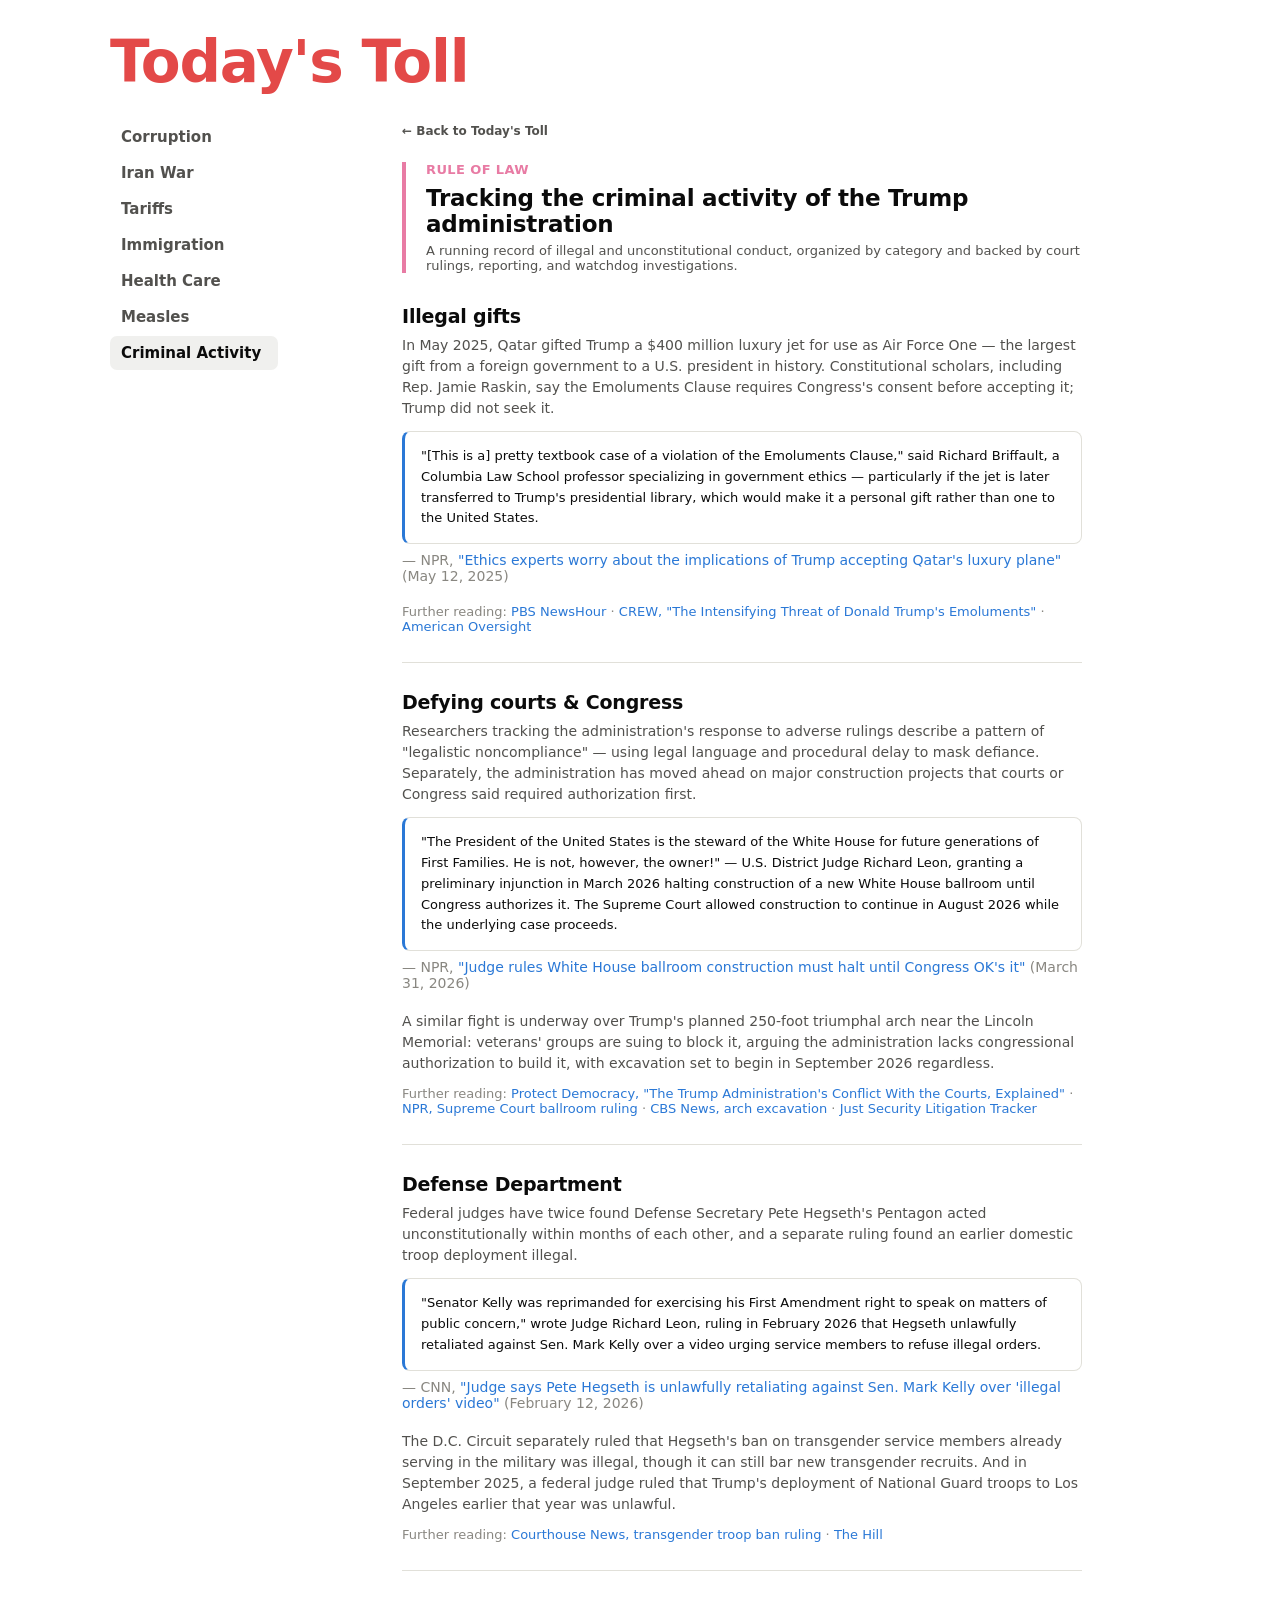
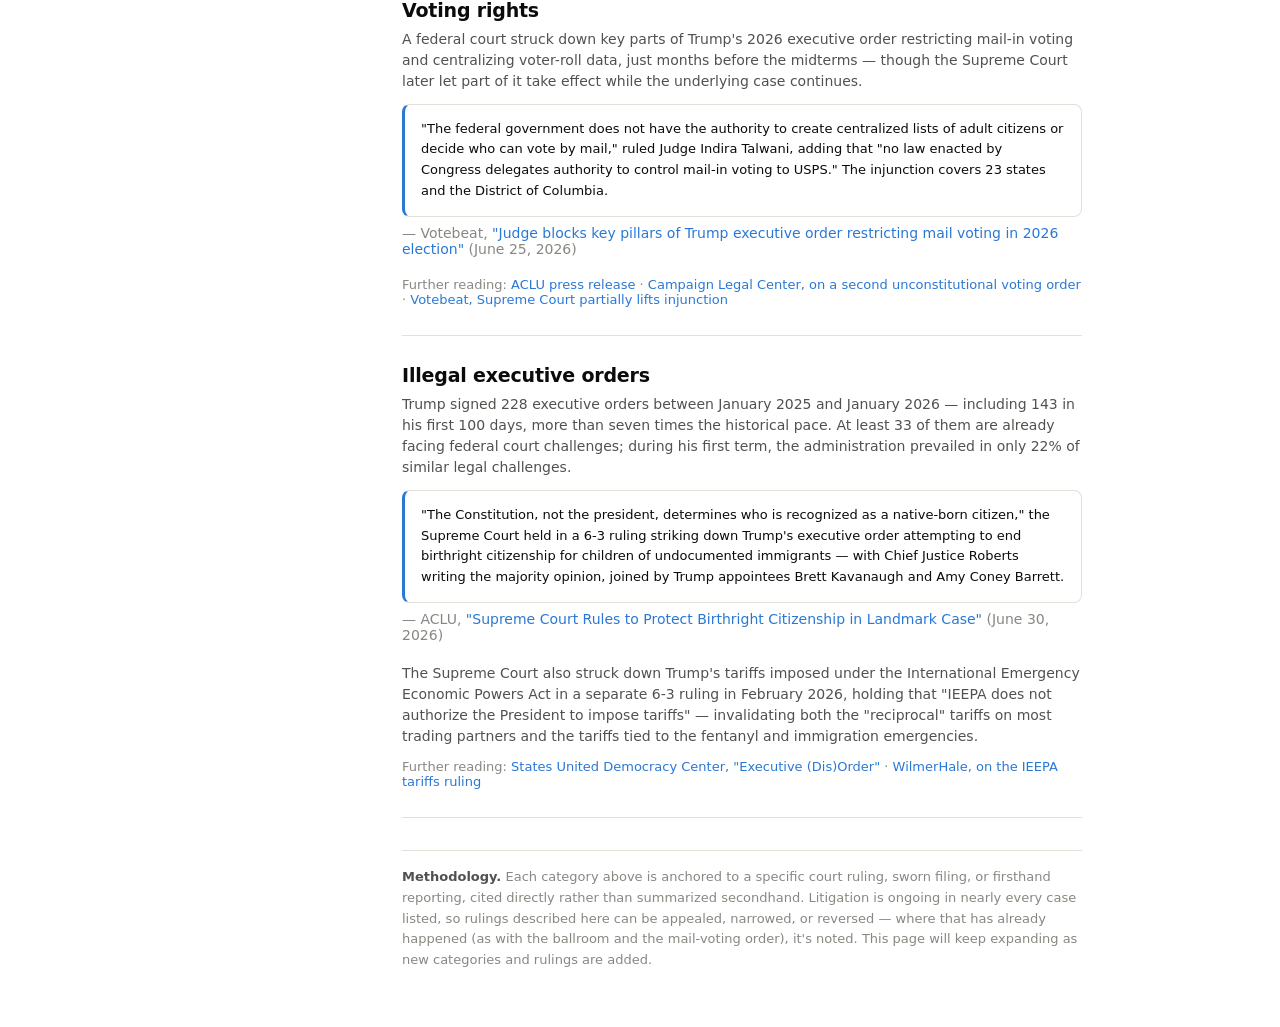
==== criminal-activity.html @ 9c8bad54 "Add files via upload" ====
<!DOCTYPE html>
<html lang="en">
<head>
<meta charset="UTF-8">
<meta name="viewport" content="width=device-width, initial-scale=1.0">
<title>Criminal Activity — Today's Toll</title>
<link rel="stylesheet" href="style.css">
</head>
<body>

<header class="site-header">
  <p class="site-title"><a href="index.html">Today's Toll</a></p>
</header>

<div class="layout">
  <details class="mobile-menu">
    <summary>Menu</summary>
    <ul>
      <li><a href="trump-family.html">Corruption</a></li>
      <li><a href="iran-war.html">Iran War</a></li>
      <li><a href="tariffs.html">Tariffs</a></li>
      <li><a href="ice.html">Immigration</a></li>
      <li><a href="health-care.html">Health Care</a></li>
      <li><a href="measles.html">Measles</a></li>
      <li><a href="criminal-activity.html">Criminal Activity</a></li>
    </ul>
  </details>

  <nav class="sidebar">
    <ul>
      <li><a href="trump-family.html">Corruption</a></li>
      <li><a href="iran-war.html">Iran War</a></li>
      <li><a href="tariffs.html">Tariffs</a></li>
      <li><a href="ice.html">Immigration</a></li>
      <li><a href="health-care.html">Health Care</a></li>
      <li><a href="measles.html">Measles</a></li>
      <li><a href="criminal-activity.html" class="active">Criminal Activity</a></li>
    </ul>
  </nav>

  <main class="content">
    <div class="wrap-narrow">
      <a class="back-link" href="index.html">&larr; Back to Today's Toll</a>

      <div class="detail-header" style="--accent: var(--series-magenta)">
        <p class="detail-eyebrow">Rule of law</p>
        <h1>Tracking the criminal activity of the Trump administration</h1>
        <p class="detail-total">A running record of illegal and unconstitutional conduct, organized by category and backed by court rulings, reporting, and watchdog investigations.</p>
      </div>

      <div class="subcategory">
        <p class="subcategory-title">Illegal gifts</p>
        <p class="subcategory-dek">In May 2025, Qatar gifted Trump a $400 million luxury jet for use as Air Force One &mdash; the largest gift from a foreign government to a U.S. president in history. Constitutional scholars, including Rep. Jamie Raskin, say the Emoluments Clause requires Congress's consent before accepting it; Trump did not seek it.</p>
        <p class="quote-block">"[This is a] pretty textbook case of a violation of the Emoluments Clause," said Richard Briffault, a Columbia Law School professor specializing in government ethics &mdash; particularly if the jet is later transferred to Trump's presidential library, which would make it a personal gift rather than one to the United States.</p>
        <p class="quote-cite">&mdash; NPR, <a href="https://www.npr.org/2025/05/12/nx-s1-5395696/qatar-trump-plane-gift-ethics" target="_blank" rel="noopener">"Ethics experts worry about the implications of Trump accepting Qatar's luxury plane"</a> (May 12, 2025)</p>
        <p class="subcategory-links">Further reading: <a href="https://www.pbs.org/newshour/show/qatar-gifting-trump-400m-luxury-jet-raises-ethical-and-legal-concerns" target="_blank" rel="noopener">PBS NewsHour</a> &middot; <a href="https://www.citizensforethics.org/reports-investigations/crew-reports/the-intensifying-threat-of-donald-trumps-emoluments/" target="_blank" rel="noopener">CREW, "The Intensifying Threat of Donald Trump's Emoluments"</a> &middot; <a href="https://americanoversight.org/doj-sued-for-withholding-legal-memo-on-trump-administrations-400-million-jet-gifted-by-qatar/" target="_blank" rel="noopener">American Oversight</a></p>
      </div>

      <div class="subcategory">
        <p class="subcategory-title">Defying courts &amp; Congress</p>
        <p class="subcategory-dek">Researchers tracking the administration's response to adverse rulings describe a pattern of "legalistic noncompliance" &mdash; using legal language and procedural delay to mask defiance. Separately, the administration has moved ahead on major construction projects that courts or Congress said required authorization first.</p>
        <p class="quote-block">"The President of the United States is the steward of the White House for future generations of First Families. He is not, however, the owner!" &mdash; U.S. District Judge Richard Leon, granting a preliminary injunction in March 2026 halting construction of a new White House ballroom until Congress authorizes it. The Supreme Court allowed construction to continue in August 2026 while the underlying case proceeds.</p>
        <p class="quote-cite">&mdash; NPR, <a href="https://www.npr.org/2026/03/31/nx-s1-5768446/judge-rules-white-house-ballroom-construction-must-halt-until-congress-oks-it" target="_blank" rel="noopener">"Judge rules White House ballroom construction must halt until Congress OK's it"</a> (March 31, 2026)</p>
        <p class="subcategory-dek">A similar fight is underway over Trump's planned 250-foot triumphal arch near the Lincoln Memorial: veterans' groups are suing to block it, arguing the administration lacks congressional authorization to build it, with excavation set to begin in September 2026 regardless.</p>
        <p class="subcategory-links">Further reading: <a href="https://protectdemocracy.org/work/the-trump-administrations-conflict-with-the-courts-explained/" target="_blank" rel="noopener">Protect Democracy, "The Trump Administration's Conflict With the Courts, Explained"</a> &middot; <a href="https://www.npr.org/2026/08/21/nx-s1-5935417/supreme-court-allows-trumps-ballroom-construction-to-continue-for-now" target="_blank" rel="noopener">NPR, Supreme Court ballroom ruling</a> &middot; <a href="https://www.cbsnews.com/news/trump-triumphal-arch-washington-dc-excavation-burgum/" target="_blank" rel="noopener">CBS News, arch excavation</a> &middot; <a href="https://www.justsecurity.org/107087/tracker-litigation-legal-challenges-trump-administration/" target="_blank" rel="noopener">Just Security Litigation Tracker</a></p>
      </div>

      <div class="subcategory">
        <p class="subcategory-title">Defense Department</p>
        <p class="subcategory-dek">Federal judges have twice found Defense Secretary Pete Hegseth's Pentagon acted unconstitutionally within months of each other, and a separate ruling found an earlier domestic troop deployment illegal.</p>
        <p class="quote-block">"Senator Kelly was reprimanded for exercising his First Amendment right to speak on matters of public concern," wrote Judge Richard Leon, ruling in February 2026 that Hegseth unlawfully retaliated against Sen. Mark Kelly over a video urging service members to refuse illegal orders.</p>
        <p class="quote-cite">&mdash; CNN, <a href="https://www.cnn.com/2026/02/12/politics/mark-kelly-pentagon-lawsuit-ruling" target="_blank" rel="noopener">"Judge says Pete Hegseth is unlawfully retaliating against Sen. Mark Kelly over 'illegal orders' video"</a> (February 12, 2026)</p>
        <p class="subcategory-dek">The D.C. Circuit separately ruled that Hegseth's ban on transgender service members already serving in the military was illegal, though it can still bar new transgender recruits. And in September 2025, a federal judge ruled that Trump's deployment of National Guard troops to Los Angeles earlier that year was unlawful.</p>
        <p class="subcategory-links">Further reading: <a href="https://courthousenews.com/dc-circuit-rules-pentagon-policy-banning-transgender-soldiers-unconstitutional/" target="_blank" rel="noopener">Courthouse News, transgender troop ban ruling</a> &middot; <a href="https://thehill.com/policy/defense/5904405-transgender-troop-ban-court-hegseth/" target="_blank" rel="noopener">The Hill</a></p>
      </div>

      <div class="subcategory">
        <p class="subcategory-title">Voting rights</p>
        <p class="subcategory-dek">A federal court struck down key parts of Trump's 2026 executive order restricting mail-in voting and centralizing voter-roll data, just months before the midterms &mdash; though the Supreme Court later let part of it take effect while the underlying case continues.</p>
        <p class="quote-block">"The federal government does not have the authority to create centralized lists of adult citizens or decide who can vote by mail," ruled Judge Indira Talwani, adding that "no law enacted by Congress delegates authority to control mail-in voting to USPS." The injunction covers 23 states and the District of Columbia.</p>
        <p class="quote-cite">&mdash; Votebeat, <a href="https://www.votebeat.org/national/2026/06/25/trump-election-overhaul-mail-voting-executive-order-blocked-talwani-usps-dhs/" target="_blank" rel="noopener">"Judge blocks key pillars of Trump executive order restricting mail voting in 2026 election"</a> (June 25, 2026)</p>
        <p class="subcategory-links">Further reading: <a href="https://www.aclu.org/press-releases/voting-rights-groups-applaud-ruling-declaring-2026-executive-order-interference-with-voter-rolls-and-mail-in-ballots-unconstitutional-and-unlawful" target="_blank" rel="noopener">ACLU press release</a> &middot; <a href="https://campaignlegal.org/update/campaign-legal-center-sues-trump-administration-over-another-unconstitutional-voting" target="_blank" rel="noopener">Campaign Legal Center, on a second unconstitutional voting order</a> &middot; <a href="https://www.votebeat.org/national/2026/08/24/supreme-court-lifts-stay-trump-executive-order-on-elections-mail-ballot-restrictions/" target="_blank" rel="noopener">Votebeat, Supreme Court partially lifts injunction</a></p>
      </div>

      <div class="subcategory">
        <p class="subcategory-title">Illegal executive orders</p>
        <p class="subcategory-dek">Trump signed 228 executive orders between January 2025 and January 2026 &mdash; including 143 in his first 100 days, more than seven times the historical pace. At least 33 of them are already facing federal court challenges; during his first term, the administration prevailed in only 22% of similar legal challenges.</p>
        <p class="quote-block">"The Constitution, not the president, determines who is recognized as a native-born citizen," the Supreme Court held in a 6-3 ruling striking down Trump's executive order attempting to end birthright citizenship for children of undocumented immigrants &mdash; with Chief Justice Roberts writing the majority opinion, joined by Trump appointees Brett Kavanaugh and Amy Coney Barrett.</p>
        <p class="quote-cite">&mdash; ACLU, <a href="https://www.aclu.org/news/immigrants-rights/supreme-court-rules-to-protect-birthright-citizenship-in-landmark-case" target="_blank" rel="noopener">"Supreme Court Rules to Protect Birthright Citizenship in Landmark Case"</a> (June 30, 2026)</p>
        <p class="subcategory-dek">The Supreme Court also struck down Trump's tariffs imposed under the International Emergency Economic Powers Act in a separate 6-3 ruling in February 2026, holding that "IEEPA does not authorize the President to impose tariffs" &mdash; invalidating both the "reciprocal" tariffs on most trading partners and the tariffs tied to the fentanyl and immigration emergencies.</p>
        <p class="subcategory-links">Further reading: <a href="https://statesunited.org/resources/executive-order-report/" target="_blank" rel="noopener">States United Democracy Center, "Executive (Dis)Order"</a> &middot; <a href="https://www.wilmerhale.com/en/insights/client-alerts/20260220-supreme-court-strikes-down-ieepa-tariffs-what-now" target="_blank" rel="noopener">WilmerHale, on the IEEPA tariffs ruling</a></p>
      </div>

      <div class="methodology">
        <strong>Methodology.</strong> Each category above is anchored to a specific court ruling, sworn filing, or firsthand reporting, cited directly rather than summarized secondhand. Litigation is ongoing in nearly every case listed, so rulings described here can be appealed, narrowed, or reversed &mdash; where that has already happened (as with the ballroom and the mail-voting order), it's noted. This page will keep expanding as new categories and rulings are added.
      </div>
    </div>
  </main>
</div>

</body>
</html>
---- style.css ----
:root {
  color-scheme: light;
  --surface-1:      #ffffff;
  --page-plane:     #ffffff;
  --text-primary:   #0b0b0b;
  --text-secondary: #52514e;
  --text-muted:     #898781;
  --gridline:       #e1e0d9;
  --border:         rgba(11,11,11,0.12);
  --series-blue:    #2a78d6;
  --series-orange:  #eb6834;
  --series-aqua:    #1baf7a;
  --series-yellow:  #eda100;
  --series-red:     #e34948;
  --series-violet:  #4a3aa7;
  --series-magenta: #e87ba4;
}

* { box-sizing: border-box; }

html, body {
  margin: 0;
  font-family: system-ui, -apple-system, "Segoe UI", sans-serif;
  background: var(--page-plane);
  color: var(--text-primary);
}

body {
  min-height: 100vh;
}

.wrap { max-width: 880px; margin: 0 auto; }
.wrap-narrow { max-width: 680px; margin: 0 auto; }

/* ---------- Site header ---------- */
.site-header {
  max-width: 1100px;
  margin: 0 auto;
  padding: 28px 20px 0;
}
.site-title {
  font-size: 58px;
  font-weight: 800;
  letter-spacing: -0.02em;
  margin: 0;
  color: var(--series-red);
}
.site-title a {
  color: inherit;
  text-decoration: none;
}

/* ---------- Sidebar + content layout ---------- */
.layout {
  max-width: 1100px;
  margin: 0 auto;
  padding: 24px 20px 56px;
  display: flex;
  gap: 36px;
  align-items: flex-start;
}
.sidebar {
  flex: 0 0 168px;
  position: sticky;
  top: 24px;
}
.sidebar ul {
  list-style: none;
  margin: 0;
  padding: 0;
  display: flex;
  flex-direction: column;
  gap: 2px;
}
.sidebar a {
  display: block;
  padding: 8px 11px;
  border-radius: 7px;
  font-size: 15px;
  font-weight: 600;
  color: var(--text-secondary);
  text-decoration: none;
}
.sidebar a:hover { background: #f4f4f2; color: var(--text-primary); }
.sidebar a.active { background: #f0f0ee; color: var(--text-primary); }

.content { flex: 1 1 auto; min-width: 0; }

.mobile-menu { display: none; }
@media (max-width: 760px) {
  .sidebar { display: none; }
  .layout { display: block; }
  .mobile-menu {
    display: block;
    margin-bottom: 24px;
  }
  .mobile-menu summary {
    cursor: pointer;
    font-weight: 700;
    font-size: 15px;
    padding: 10px 14px;
    border: 1px solid var(--border);
    border-radius: 8px;
    list-style: none;
  }
  .mobile-menu summary::-webkit-details-marker { display: none; }
  .mobile-menu summary::before {
    content: "\2630  ";
  }
  .mobile-menu[open] summary { border-radius: 8px 8px 0 0; }
  .mobile-menu ul {
    list-style: none;
    margin: 0;
    padding: 6px;
    border: 1px solid var(--border);
    border-top: none;
    border-radius: 0 0 8px 8px;
  }
  .mobile-menu li a {
    display: block;
    padding: 8px 11px;
    font-size: 15px;
    font-weight: 600;
    color: var(--text-secondary);
    text-decoration: none;
    border-radius: 6px;
  }
  .mobile-menu li a:hover { background: #f4f4f2; }
}

/* ---------- Masthead (homepage) ---------- */
.masthead { margin-bottom: 28px; }
.masthead h1 {
  font-size: 20px;
  font-weight: 600;
  margin: 0 0 6px;
  letter-spacing: -0.01em;
}
.masthead p {
  margin: 0;
  color: var(--text-secondary);
  font-size: 15px;
  line-height: 1.5;
}
.asof {
  display: inline-block;
  margin-top: 10px;
  font-size: 13px;
  color: var(--text-muted);
  border: 1px solid var(--border);
  border-radius: 999px;
  padding: 4px 10px;
}

/* ---------- Tile grid ---------- */
.grid {
  display: grid;
  grid-template-columns: repeat(auto-fit, minmax(240px, 1fr));
  column-gap: 14px;
  row-gap: 56px;
}

a.tile {
  display: flex;
  flex-direction: column;
  min-height: 380px;
  text-decoration: none;
  color: inherit;
  background: var(--surface-1);
  border: 1px solid var(--border);
  border-radius: 16px;
  padding: 26px 26px 24px;
  position: relative;
  overflow: hidden;
  transition: box-shadow 0.15s ease, transform 0.15s ease;
}
.tile-top { flex: 1 1 auto; }
.tile-footer { margin-top: auto; }
a.tile:hover {
  box-shadow: 0 4px 16px rgba(11,11,11,0.08);
  transform: translateY(-1px);
}
a.tile::before {
  content: "";
  position: absolute;
  left: 0; top: 0; bottom: 0;
  width: 4px;
  background: var(--accent, var(--series-blue));
}

.tile-label {
  font-size: 14px;
  color: var(--text-secondary);
  margin: 0 0 12px;
  line-height: 1.4;
}

.tile-value {
  font-size: 42px;
  font-weight: 600;
  line-height: 1.1;
  margin: 0 0 6px;
  letter-spacing: -0.02em;
  font-variant-numeric: proportional-nums;
}

.tile-value-secondary {
  font-size: 32px;
  font-weight: 600;
  line-height: 1.1;
  margin: 0 0 6px;
  letter-spacing: -0.02em;
  font-variant-numeric: proportional-nums;
}

.tile-value-sub {
  font-size: 17px;
  font-weight: 600;
  color: var(--text-secondary);
  margin: 10px 0 0;
}

.tile-list {
  list-style: none;
  margin: 0;
  padding: 0;
}
.tile-list li {
  font-size: 14px;
  color: var(--text-primary);
  padding: 7px 0;
  border-top: 1px solid var(--gridline);
}
.tile-list li:first-child { border-top: none; }

.tile-total-block {
  margin: 16px 0 0;
  padding-top: 14px;
  border-top: 1px solid var(--gridline);
}
.tile-total-label {
  font-size: 13px;
  color: var(--text-muted);
  margin: 0;
  line-height: 1.4;
}
.tile-total-value {
  font-size: 25px;
  font-weight: 700;
  color: var(--text-primary);
  margin: 2px 0;
  letter-spacing: -0.01em;
  font-variant-numeric: proportional-nums;
}

.tile-cta {
  display: inline-flex;
  align-items: center;
  gap: 4px;
  font-size: 12px;
  font-weight: 600;
  color: var(--series-blue);
  margin-top: 0;
}

.tile-source {
  display: block;
  font-size: 13px;
  color: var(--text-muted);
  margin-top: 8px;
}

.footer {
  margin-top: 28px;
  padding-top: 18px;
  border-top: 1px solid var(--gridline);
  font-size: 13px;
  color: var(--text-muted);
  line-height: 1.6;
}
.footer strong { color: var(--text-secondary); }

/* ---------- Detail pages ---------- */
.back-link {
  display: inline-flex;
  align-items: center;
  gap: 6px;
  font-size: 12px;
  font-weight: 600;
  color: var(--text-secondary);
  text-decoration: none;
  margin-bottom: 24px;
}
.back-link:hover { color: var(--text-primary); }

.detail-header {
  border-left: 4px solid var(--accent, var(--series-blue));
  padding-left: 20px;
  margin-bottom: 32px;
}
.detail-eyebrow {
  font-size: 13px;
  font-weight: 700;
  letter-spacing: 0.03em;
  text-transform: uppercase;
  color: var(--accent, var(--series-blue));
  margin: 0 0 8px;
}
.detail-header h1 {
  font-size: 23px;
  font-weight: 600;
  margin: 0 0 6px;
  letter-spacing: -0.01em;
}
.detail-value {
  font-size: 38px;
  font-weight: 600;
  letter-spacing: -0.02em;
  margin: 12px 0 4px;
}
.detail-total {
  font-size: 13px;
  color: var(--text-secondary);
  margin: 0;
}
.detail-total strong { color: var(--text-primary); }

.section-title {
  font-size: 12px;
  font-weight: 700;
  text-transform: uppercase;
  letter-spacing: 0.03em;
  color: var(--text-muted);
  margin: 32px 0 12px;
}

.quote-block {
  background: var(--page-plane);
  border: 1px solid var(--gridline);
  border-left: 3px solid var(--accent, var(--series-blue));
  border-radius: 8px;
  padding: 14px 16px;
  font-size: 13px;
  line-height: 1.6;
  color: var(--text-primary);
  margin: 0 0 8px;
}
.quote-cite {
  font-size: 14px;
  color: var(--text-muted);
  margin: 0 0 20px;
}
.quote-cite a { color: var(--series-blue); text-decoration: none; }
.quote-cite a:hover { text-decoration: underline; }

.source-list {
  list-style: none;
  margin: 0;
  padding: 0;
}
.source-list li {
  padding: 12px 0;
  border-top: 1px solid var(--gridline);
}
.source-list li:first-child { border-top: none; }
.source-list a {
  font-size: 13px;
  font-weight: 600;
  color: var(--series-blue);
  text-decoration: none;
}
.source-list a:hover { text-decoration: underline; }
.source-list p {
  margin: 4px 0 0;
  font-size: 14px;
  color: var(--text-secondary);
  line-height: 1.5;
}

.methodology {
  margin-top: 32px;
  padding-top: 16px;
  border-top: 1px solid var(--gridline);
  font-size: 13px;
  color: var(--text-muted);
  line-height: 1.6;
}
.methodology strong { color: var(--text-secondary); }

/* ---------- Criminal Activity sub-category sections ---------- */
.subcategory {
  margin: 0 0 28px;
  padding-bottom: 28px;
  border-bottom: 1px solid var(--gridline);
}
.subcategory:last-child {
  border-bottom: none;
  padding-bottom: 0;
}
.subcategory-title {
  font-size: 19px;
  font-weight: 600;
  margin: 0 0 8px;
  letter-spacing: -0.01em;
}
.subcategory-placeholder {
  font-size: 14px;
  color: var(--text-muted);
  font-style: italic;
  margin: 0;
}
.subcategory-dek {
  font-size: 14px;
  color: var(--text-secondary);
  margin: 0 0 12px;
  line-height: 1.5;
}
.subcategory-links {
  font-size: 13px;
  color: var(--text-muted);
  margin: 8px 0 0;
}
.subcategory-links a { color: var(--series-blue); text-decoration: none; }
.subcategory-links a:hover { text-decoration: underline; }
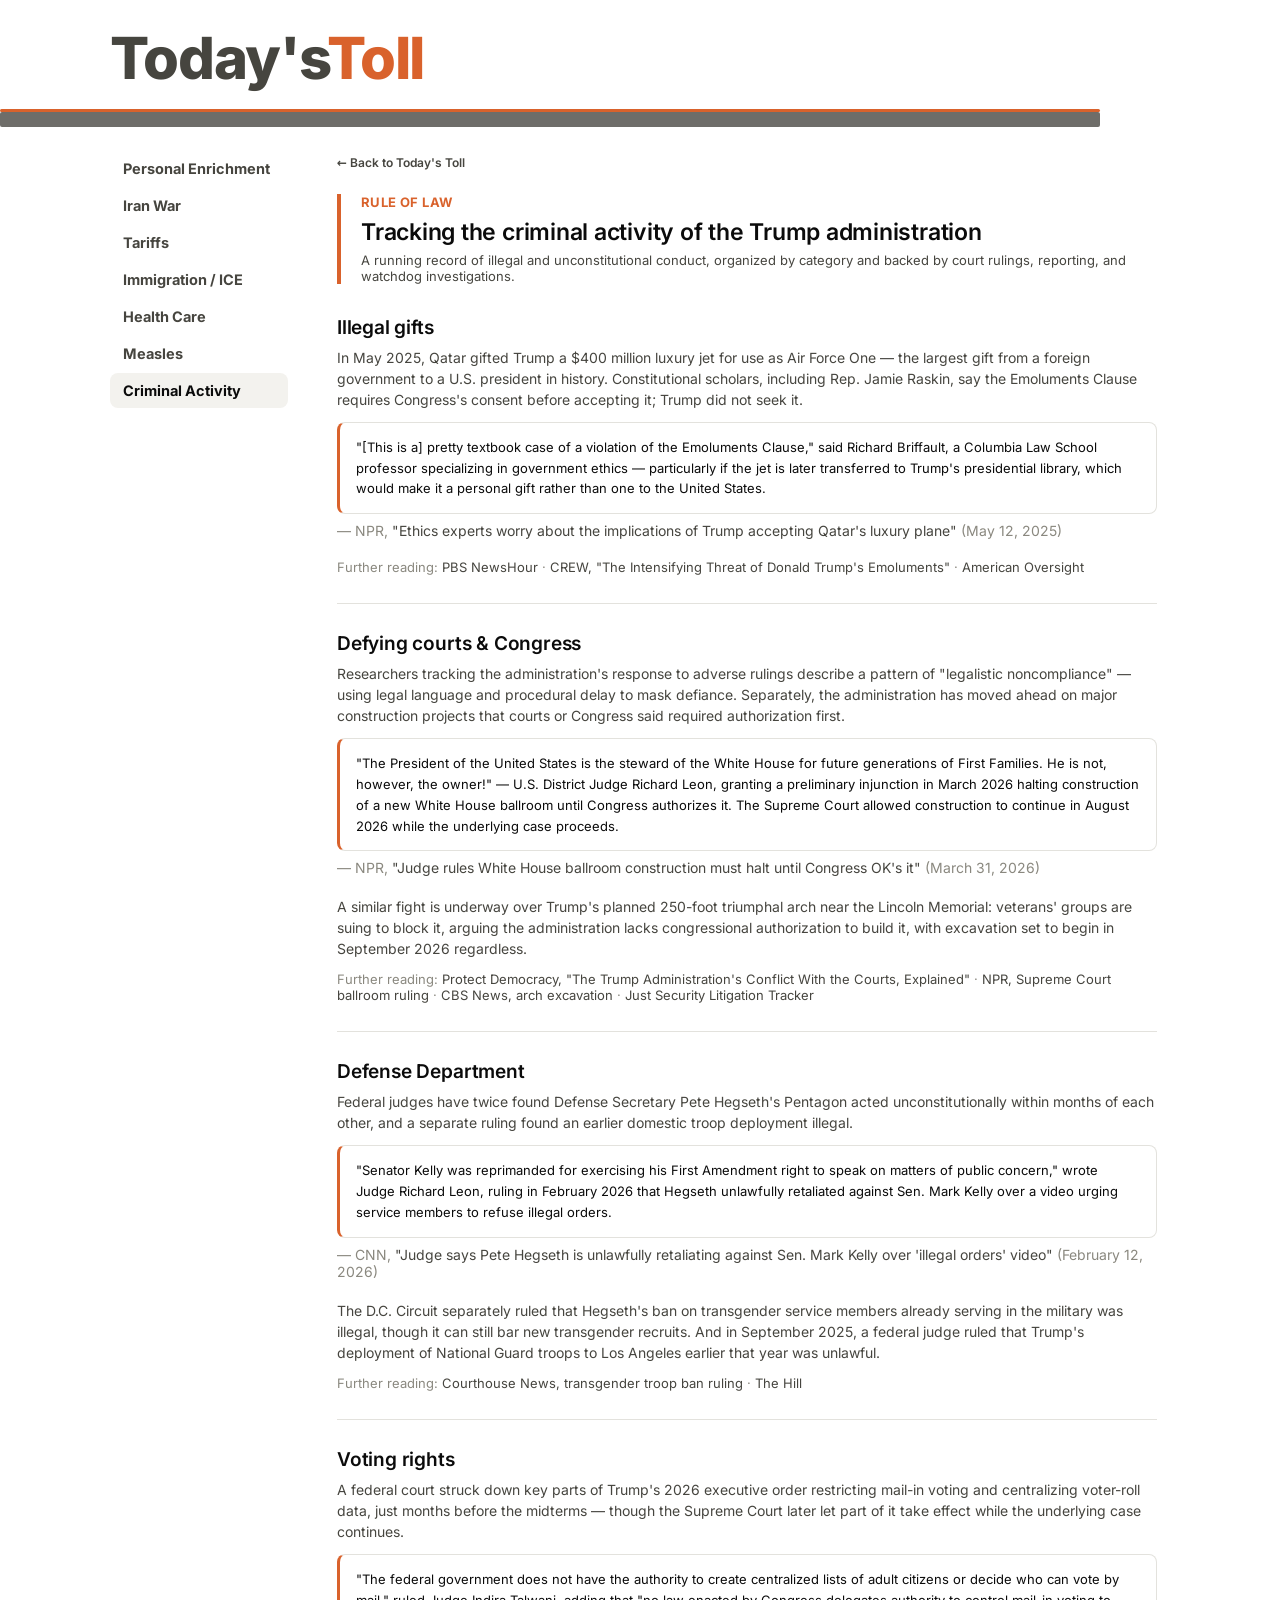
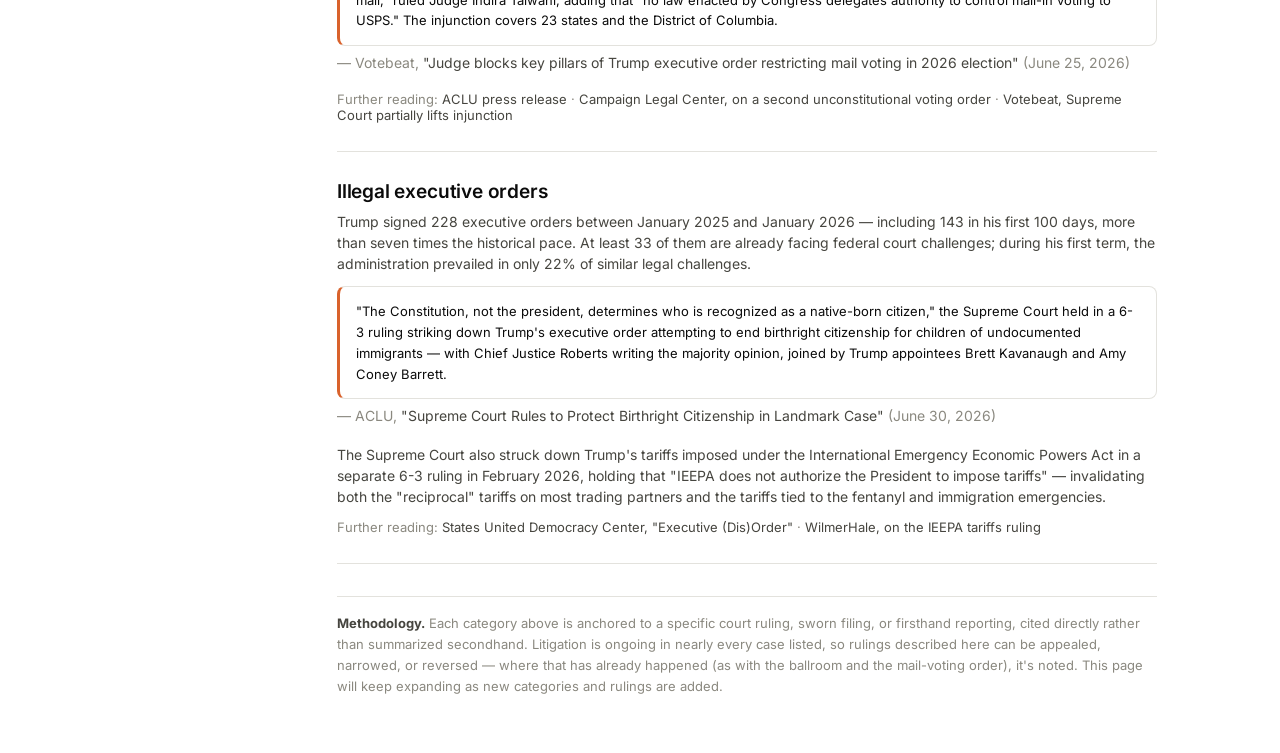
==== commit f76b17d5: "Add files via upload" ====
--- a/criminal-activity.html
+++ b/criminal-activity.html
@@ -9,17 +9,19 @@
 <body>
 
 <header class="site-header">
-  <p class="site-title"><a href="index.html">Today's Toll</a></p>
+  <p class="site-title"><a href="index.html"><span class="word-gray">Today's</span><span class="word-orange">Toll</span></a></p>
 </header>
+<div class="masthead-rule"></div>
+<div class="masthead-rule-thick"></div>
 
 <div class="layout">
   <details class="mobile-menu">
     <summary>Menu</summary>
     <ul>
-      <li><a href="trump-family.html">Corruption</a></li>
+      <li><a href="trump-family.html">Personal Enrichment</a></li>
       <li><a href="iran-war.html">Iran War</a></li>
       <li><a href="tariffs.html">Tariffs</a></li>
-      <li><a href="ice.html">Immigration</a></li>
+      <li><a href="ice.html">Immigration / ICE</a></li>
       <li><a href="health-care.html">Health Care</a></li>
       <li><a href="measles.html">Measles</a></li>
       <li><a href="criminal-activity.html">Criminal Activity</a></li>
@@ -28,10 +30,10 @@
 
   <nav class="sidebar">
     <ul>
-      <li><a href="trump-family.html">Corruption</a></li>
+      <li><a href="trump-family.html">Personal Enrichment</a></li>
       <li><a href="iran-war.html">Iran War</a></li>
       <li><a href="tariffs.html">Tariffs</a></li>
-      <li><a href="ice.html">Immigration</a></li>
+      <li><a href="ice.html">Immigration / ICE</a></li>
       <li><a href="health-care.html">Health Care</a></li>
       <li><a href="measles.html">Measles</a></li>
       <li><a href="criminal-activity.html" class="active">Criminal Activity</a></li>
@@ -42,7 +44,7 @@
     <div class="wrap-narrow">
       <a class="back-link" href="index.html">&larr; Back to Today's Toll</a>
 
-      <div class="detail-header" style="--accent: var(--series-magenta)">
+      <div class="detail-header">
         <p class="detail-eyebrow">Rule of law</p>
         <h1>Tracking the criminal activity of the Trump administration</h1>
         <p class="detail-total">A running record of illegal and unconstitutional conduct, organized by category and backed by court rulings, reporting, and watchdog investigations.</p>
--- a/style.css
+++ b/style.css
@@ -1,27 +1,97 @@
+@font-face {
+  font-family: 'Inter';
+  font-style: normal;
+  font-weight: 400;
+  font-display: swap;
+  src: url('fonts/Inter-400.woff2') format('woff2');
+}
+@font-face {
+  font-family: 'Inter';
+  font-style: normal;
+  font-weight: 500;
+  font-display: swap;
+  src: url('fonts/Inter-500.woff2') format('woff2');
+}
+@font-face {
+  font-family: 'Inter';
+  font-style: normal;
+  font-weight: 600;
+  font-display: swap;
+  src: url('fonts/Inter-600.woff2') format('woff2');
+}
+@font-face {
+  font-family: 'Inter';
+  font-style: normal;
+  font-weight: 700;
+  font-display: swap;
+  src: url('fonts/Inter-700.woff2') format('woff2');
+}
+@font-face {
+  font-family: 'Inter';
+  font-style: normal;
+  font-weight: 800;
+  font-display: swap;
+  src: url('fonts/Inter-800.woff2') format('woff2');
+}
+
 :root {
   color-scheme: light;
-  --surface-1:      #ffffff;
-  --page-plane:     #ffffff;
-  --text-primary:   #0b0b0b;
-  --text-secondary: #52514e;
-  --text-muted:     #898781;
-  --gridline:       #e1e0d9;
-  --border:         rgba(11,11,11,0.12);
-  --series-blue:    #2a78d6;
-  --series-orange:  #eb6834;
-  --series-aqua:    #1baf7a;
-  --series-yellow:  #eda100;
-  --series-red:     #e34948;
-  --series-violet:  #4a3aa7;
-  --series-magenta: #e87ba4;
+  --surface: #ffffff;
+  --surface-sunken: #ffffff;
+  --surface-raised: #f3f2ee;
+  --text-primary: #0b0b0b;
+  --text-secondary: #46453f;
+  --text-muted: #8a887f;
+  --gridline: #e3e2dd;
+  --border: rgba(11,11,11,0.14);
+  --link: #46453f;
+  --accent: #d9622c;
+  --accent-gray: #46453f;
+  --accent-tint: #fbe9e0;
+  --positive-green: #1a7a4a;
+  --positive-green-tint: #e6f4ec;
+}
+@media (prefers-color-scheme: dark) {
+  :root:not([data-theme="light"]) {
+    --surface: #17171a;
+    --surface-sunken: #111113;
+    --surface-raised: #1d1d20;
+    --text-primary: #f2f1ec;
+    --text-secondary: #c9c7be;
+    --text-muted: #8f8d84;
+    --gridline: #313134;
+    --border: rgba(255,255,255,0.16);
+    --link: #c9c7be;
+    --accent: #ff8f5c;
+    --accent-gray: #c9c7be;
+    --accent-tint: #34211a;
+    --positive-green: #4ade80;
+    --positive-green-tint: #163524;
+  }
+}
+:root[data-theme="dark"] {
+  --surface: #17171a;
+  --surface-sunken: #111113;
+  --surface-raised: #1d1d20;
+  --text-primary: #f2f1ec;
+  --text-secondary: #c9c7be;
+  --text-muted: #8f8d84;
+  --gridline: #313134;
+  --border: rgba(255,255,255,0.16);
+  --link: #c9c7be;
+  --accent: #ff8f5c;
+  --accent-gray: #c9c7be;
+  --accent-tint: #34211a;
+  --positive-green: #4ade80;
+  --positive-green-tint: #163524;
 }
 
 * { box-sizing: border-box; }
 
 html, body {
   margin: 0;
-  font-family: system-ui, -apple-system, "Segoe UI", sans-serif;
-  background: var(--page-plane);
+  font-family: 'Inter', system-ui, -apple-system, "Segoe UI", sans-serif;
+  background: var(--surface-sunken);
   color: var(--text-primary);
 }
 
@@ -30,7 +100,7 @@
 }
 
 .wrap { max-width: 880px; margin: 0 auto; }
-.wrap-narrow { max-width: 680px; margin: 0 auto; }
+.wrap-narrow { max-width: 820px; margin: 0 auto; }
 
 /* ---------- Site header ---------- */
 .site-header {
@@ -43,11 +113,28 @@
   font-weight: 800;
   letter-spacing: -0.02em;
   margin: 0;
-  color: var(--series-red);
+  line-height: 1.05;
 }
 .site-title a {
   color: inherit;
   text-decoration: none;
+}
+.site-title .word-gray { color: var(--accent-gray); }
+.site-title .word-orange { color: var(--accent); }
+.masthead-rule {
+  max-width: 1100px;
+  height: 3px;
+  background: var(--accent);
+  border-radius: 2px;
+  margin: 20px 0 0;
+}
+.masthead-rule-thick {
+  max-width: 1100px;
+  height: 15px;
+  background: var(--accent-gray);
+  border-radius: 2px;
+  margin: 0;
+  opacity: 0.78;
 }
 
 /* ---------- Sidebar + content layout ---------- */
@@ -60,7 +147,7 @@
   align-items: flex-start;
 }
 .sidebar {
-  flex: 0 0 168px;
+  flex: 0 0 178px;
   position: sticky;
   top: 24px;
 }
@@ -74,15 +161,15 @@
 }
 .sidebar a {
   display: block;
-  padding: 8px 11px;
-  border-radius: 7px;
-  font-size: 15px;
-  font-weight: 600;
+  padding: 9px 13px;
+  border-radius: 8px;
+  font-size: 14.5px;
+  font-weight: 700;
   color: var(--text-secondary);
   text-decoration: none;
 }
-.sidebar a:hover { background: #f4f4f2; color: var(--text-primary); }
-.sidebar a.active { background: #f0f0ee; color: var(--text-primary); }
+.sidebar a:hover { background: var(--surface-raised); color: var(--text-primary); }
+.sidebar a.active { background: var(--surface-raised); color: var(--text-primary); }
 
 .content { flex: 1 1 auto; min-width: 0; }
 
@@ -125,7 +212,7 @@
     text-decoration: none;
     border-radius: 6px;
   }
-  .mobile-menu li a:hover { background: #f4f4f2; }
+  .mobile-menu li a:hover { background: var(--surface-raised); }
 }
 
 /* ---------- Masthead (homepage) ---------- */
@@ -152,26 +239,27 @@
   padding: 4px 10px;
 }
 
-/* ---------- Tile grid ---------- */
+/* ---------- Tile grid (homepage) ---------- */
 .grid {
   display: grid;
   grid-template-columns: repeat(auto-fit, minmax(240px, 1fr));
   column-gap: 14px;
-  row-gap: 56px;
+  row-gap: 28px;
 }
 
 a.tile {
   display: flex;
   flex-direction: column;
-  min-height: 380px;
+  min-height: 340px;
   text-decoration: none;
   color: inherit;
-  background: var(--surface-1);
-  border: 1px solid var(--border);
+  background: var(--surface);
+  border: 2px solid var(--gridline);
   border-radius: 16px;
-  padding: 26px 26px 24px;
+  padding: 24px 24px 22px;
   position: relative;
   overflow: hidden;
+  box-shadow: 0 1px 3px rgba(11,11,11,0.05);
   transition: box-shadow 0.15s ease, transform 0.15s ease;
 }
 .tile-top { flex: 1 1 auto; }
@@ -180,12 +268,14 @@
   box-shadow: 0 4px 16px rgba(11,11,11,0.08);
   transform: translateY(-1px);
 }
-a.tile::before {
-  content: "";
-  position: absolute;
-  left: 0; top: 0; bottom: 0;
-  width: 4px;
-  background: var(--accent, var(--series-blue));
+
+.tile-title {
+  font-size: 16.5px;
+  font-weight: 800;
+  letter-spacing: -0.01em;
+  color: var(--accent);
+  margin: 0 0 14px;
+  line-height: 1.3;
 }
 
 .tile-label {
@@ -197,25 +287,27 @@
 
 .tile-value {
   font-size: 42px;
-  font-weight: 600;
+  font-weight: 700;
   line-height: 1.1;
   margin: 0 0 6px;
   letter-spacing: -0.02em;
-  font-variant-numeric: proportional-nums;
+  font-variant-numeric: tabular-nums;
+  color: var(--text-primary);
 }
 
 .tile-value-secondary {
   font-size: 32px;
-  font-weight: 600;
+  font-weight: 700;
   line-height: 1.1;
   margin: 0 0 6px;
   letter-spacing: -0.02em;
-  font-variant-numeric: proportional-nums;
+  font-variant-numeric: tabular-nums;
+  color: var(--text-primary);
 }
 
 .tile-value-sub {
   font-size: 17px;
-  font-weight: 600;
+  font-weight: 700;
   color: var(--text-secondary);
   margin: 10px 0 0;
 }
@@ -250,7 +342,7 @@
   color: var(--text-primary);
   margin: 2px 0;
   letter-spacing: -0.01em;
-  font-variant-numeric: proportional-nums;
+  font-variant-numeric: tabular-nums;
 }
 
 .tile-cta {
@@ -258,8 +350,8 @@
   align-items: center;
   gap: 4px;
   font-size: 12px;
-  font-weight: 600;
-  color: var(--series-blue);
+  font-weight: 700;
+  color: var(--positive-green);
   margin-top: 0;
 }
 
@@ -280,7 +372,7 @@
 }
 .footer strong { color: var(--text-secondary); }
 
-/* ---------- Detail pages ---------- */
+/* ---------- Detail pages: shared nav bits ---------- */
 .back-link {
   display: inline-flex;
   align-items: center;
@@ -291,10 +383,11 @@
   text-decoration: none;
   margin-bottom: 24px;
 }
-.back-link:hover { color: var(--text-primary); }
-
+.back-link:hover { color: var(--accent); }
+
+/* ---------- Detail pages: legacy simple layout (Criminal Activity) ---------- */
 .detail-header {
-  border-left: 4px solid var(--accent, var(--series-blue));
+  border-left: 4px solid var(--accent);
   padding-left: 20px;
   margin-bottom: 32px;
 }
@@ -303,7 +396,7 @@
   font-weight: 700;
   letter-spacing: 0.03em;
   text-transform: uppercase;
-  color: var(--accent, var(--series-blue));
+  color: var(--accent);
   margin: 0 0 8px;
 }
 .detail-header h1 {
@@ -335,9 +428,9 @@
 }
 
 .quote-block {
-  background: var(--page-plane);
+  background: var(--surface-sunken);
   border: 1px solid var(--gridline);
-  border-left: 3px solid var(--accent, var(--series-blue));
+  border-left: 3px solid var(--accent);
   border-radius: 8px;
   padding: 14px 16px;
   font-size: 13px;
@@ -350,27 +443,31 @@
   color: var(--text-muted);
   margin: 0 0 20px;
 }
-.quote-cite a { color: var(--series-blue); text-decoration: none; }
+.quote-cite a { color: var(--link); text-decoration: none; }
 .quote-cite a:hover { text-decoration: underline; }
 
 .source-list {
   list-style: none;
   margin: 0;
   padding: 0;
+  display: flex;
+  flex-direction: column;
+  gap: 12px;
 }
 .source-list li {
   padding: 12px 0;
   border-top: 1px solid var(--gridline);
 }
 .source-list li:first-child { border-top: none; }
-.source-list a {
-  font-size: 13px;
-  font-weight: 600;
-  color: var(--series-blue);
+.source-list > li > a,
+.source-list a:not(.source-title) {
+  font-size: 13px;
+  font-weight: 600;
+  color: var(--link);
   text-decoration: none;
 }
-.source-list a:hover { text-decoration: underline; }
-.source-list p {
+.source-list > li > a:hover { text-decoration: underline; }
+.source-list > li > p {
   margin: 4px 0 0;
   font-size: 14px;
   color: var(--text-secondary);
@@ -387,7 +484,6 @@
 }
 .methodology strong { color: var(--text-secondary); }
 
-/* ---------- Criminal Activity sub-category sections ---------- */
 .subcategory {
   margin: 0 0 28px;
   padding-bottom: 28px;
@@ -420,5 +516,283 @@
   color: var(--text-muted);
   margin: 8px 0 0;
 }
-.subcategory-links a { color: var(--series-blue); text-decoration: none; }
+.subcategory-links a { color: var(--link); text-decoration: none; }
 .subcategory-links a:hover { text-decoration: underline; }
+
+/* ---------- Detail pages: rich layout (Personal Enrichment, Iran War, Tariffs, ICE, Health Care, Measles) ---------- */
+.topic-header {
+  display: flex;
+  align-items: baseline;
+  gap: 14px;
+  margin: 0 0 0;
+  padding-left: 16px;
+  border-left: 5px solid var(--accent);
+}
+.topic-title {
+  font-size: 38px;
+  font-weight: 800;
+  letter-spacing: -0.02em;
+  color: var(--accent);
+  margin: 0;
+  line-height: 1.05;
+}
+
+.stat-row {
+  display: grid;
+  grid-template-columns: 1fr 1fr;
+  gap: 16px;
+  margin: 30px 0 0;
+}
+.stat-row.cols-3 { grid-template-columns: repeat(3, 1fr); }
+@media (max-width: 640px) {
+  .stat-row, .stat-row.cols-3 { grid-template-columns: 1fr; }
+}
+.stat-card {
+  background: var(--surface);
+  border: 1px solid var(--border);
+  border-radius: 16px;
+  padding: 22px 24px;
+}
+.stat-num {
+  font-size: 40px;
+  font-weight: 700;
+  letter-spacing: -0.02em;
+  margin: 0 0 6px;
+  font-variant-numeric: tabular-nums;
+}
+.stat-row.cols-3 .stat-num { font-size: 34px; }
+.stat-label {
+  font-size: 14.5px;
+  font-weight: 700;
+  color: var(--text-secondary);
+  margin: 0;
+  line-height: 1.4;
+}
+
+section.block { margin-top: 44px; }
+h2.block-title {
+  font-size: 22px;
+  font-weight: 800;
+  letter-spacing: -0.01em;
+  margin: 0 0 14px;
+  color: var(--accent-gray);
+}
+p.body-copy {
+  font-size: 15.5px;
+  line-height: 1.65;
+  color: var(--text-secondary);
+  margin: 0;
+}
+
+blockquote.pullquote {
+  margin: 44px 0 0;
+  padding: 20px 24px;
+  background: var(--accent-tint);
+  border-left: 4px solid var(--accent);
+  border-radius: 0 12px 12px 0;
+}
+blockquote.pullquote p {
+  font-size: 16px;
+  font-style: italic;
+  line-height: 1.6;
+  color: var(--text-primary);
+  margin: 0 0 10px;
+}
+blockquote.pullquote cite {
+  display: block;
+  font-style: normal;
+  font-size: 12.5px;
+  font-weight: 700;
+  text-transform: uppercase;
+  letter-spacing: 0.04em;
+  color: var(--text-muted);
+}
+
+.context-note {
+  margin: 20px 0 0;
+  padding: 14px 18px;
+  background: var(--surface-raised);
+  border-radius: 10px;
+  font-size: 13.5px;
+  line-height: 1.55;
+  color: var(--text-secondary);
+}
+.context-note b { color: var(--text-primary); }
+
+.result-detail {
+  display: block;
+  margin-top: 4px;
+  font-size: 11.5px;
+  font-weight: 600;
+  color: var(--text-muted);
+}
+
+.tabs {
+  display: flex;
+  gap: 6px;
+  border-bottom: 1px solid var(--gridline);
+  margin-bottom: 18px;
+  flex-wrap: wrap;
+}
+.tab-btn {
+  appearance: none;
+  border: none;
+  background: none;
+  font: inherit;
+  font-size: 14px;
+  font-weight: 700;
+  color: var(--text-muted);
+  padding: 10px 4px;
+  margin-right: 20px;
+  cursor: pointer;
+  border-bottom: 3px solid transparent;
+  margin-bottom: -1px;
+}
+.tab-btn:hover { color: var(--text-primary); }
+.tab-btn.active {
+  color: var(--text-primary);
+  border-bottom-color: var(--accent);
+}
+
+.table-controls {
+  display: flex;
+  justify-content: space-between;
+  align-items: center;
+  margin-bottom: 10px;
+  gap: 12px;
+}
+.search-input {
+  font: inherit;
+  font-size: 13.5px;
+  padding: 8px 12px;
+  border: 1px solid var(--border);
+  border-radius: 8px;
+  background: var(--surface);
+  color: var(--text-primary);
+  width: 220px;
+}
+.search-input:focus { outline: 2px solid var(--accent); outline-offset: -1px; }
+.row-count { font-size: 12.5px; color: var(--text-muted); white-space: nowrap; }
+
+table.data-table {
+  width: 100%;
+  border-collapse: collapse;
+  background: var(--surface);
+  border: 1px solid var(--border);
+  border-radius: 14px;
+  overflow: hidden;
+}
+table.data-table th, table.data-table td {
+  text-align: left;
+  padding: 12px 16px;
+  font-size: 14px;
+  border-bottom: 1px solid var(--gridline);
+}
+table.data-table tbody tr:last-child td { border-bottom: none; }
+table.data-table th {
+  font-size: 11.5px;
+  font-weight: 700;
+  text-transform: uppercase;
+  letter-spacing: 0.04em;
+  color: var(--text-muted);
+  background: var(--surface-raised);
+  cursor: pointer;
+  user-select: none;
+  white-space: nowrap;
+}
+table.data-table th.amount-col, table.data-table td.amount-col {
+  text-align: right;
+  font-variant-numeric: tabular-nums;
+  font-weight: 700;
+  white-space: nowrap;
+}
+table.data-table th .sort-arrow { opacity: 0.5; margin-left: 4px; font-size: 10px; }
+table.data-table tbody tr:hover td { background: var(--surface-raised); }
+table.data-table thead tr:first-child th { border-bottom: none; }
+table.data-table th[colspan] {
+  text-align: center;
+  vertical-align: top;
+  padding-bottom: 4px;
+}
+table.data-table th[rowspan] { vertical-align: top; }
+table.data-table th.sub-head {
+  text-align: center;
+  font-size: 10.5px;
+  cursor: default;
+  padding-top: 0;
+}
+table.data-table[data-breakdown] td:nth-child(5),
+table.data-table[data-breakdown] td:nth-child(6),
+table.data-table[data-breakdown] td:nth-child(7),
+table.data-table[data-breakdown] td:nth-child(8) {
+  text-align: center;
+  font-variant-numeric: tabular-nums;
+  font-weight: 700;
+}
+table.data-table[data-breakdown] td.not-verified {
+  text-align: left;
+  font-weight: 400;
+  font-variant-numeric: normal;
+}
+.total-cell { display: block; line-height: 1.4; }
+.total-cell .tally { display: block; font-weight: 700; }
+.total-cell .status {
+  display: block;
+  font-size: 11.5px;
+  font-weight: 600;
+  color: var(--accent-gray);
+}
+.tab-panel { display: none; }
+.tab-panel.active { display: block; }
+
+.result-pill {
+  display: inline-block;
+  font-size: 12px;
+  font-weight: 700;
+  padding: 2px 9px;
+  border-radius: 999px;
+  white-space: nowrap;
+}
+.result-pill.passed {
+  color: var(--accent-gray);
+  background: color-mix(in srgb, var(--accent-gray) 14%, transparent);
+}
+.result-pill.failed {
+  color: var(--accent);
+  background: color-mix(in srgb, var(--accent) 16%, transparent);
+}
+.result-pill.untested {
+  color: var(--text-muted);
+  background: color-mix(in srgb, var(--text-muted) 20%, transparent);
+}
+
+.source-card {
+  background: var(--surface);
+  border: 1px solid var(--border);
+  border-radius: 14px;
+  padding: 16px 20px;
+}
+.source-card a.source-title {
+  display: block;
+  font-size: 15px;
+  font-weight: 700;
+  color: var(--link);
+  text-decoration: none;
+  margin-bottom: 4px;
+}
+.source-card a.source-title:hover { text-decoration: underline; }
+.source-card p {
+  margin: 0;
+  font-size: 13.5px;
+  color: var(--text-muted);
+  line-height: 1.5;
+}
+
+footer.note {
+  margin-top: 50px;
+  font-size: 12.5px;
+  color: var(--text-muted);
+  border-top: 1px solid var(--gridline);
+  padding-top: 16px;
+  line-height: 1.6;
+}
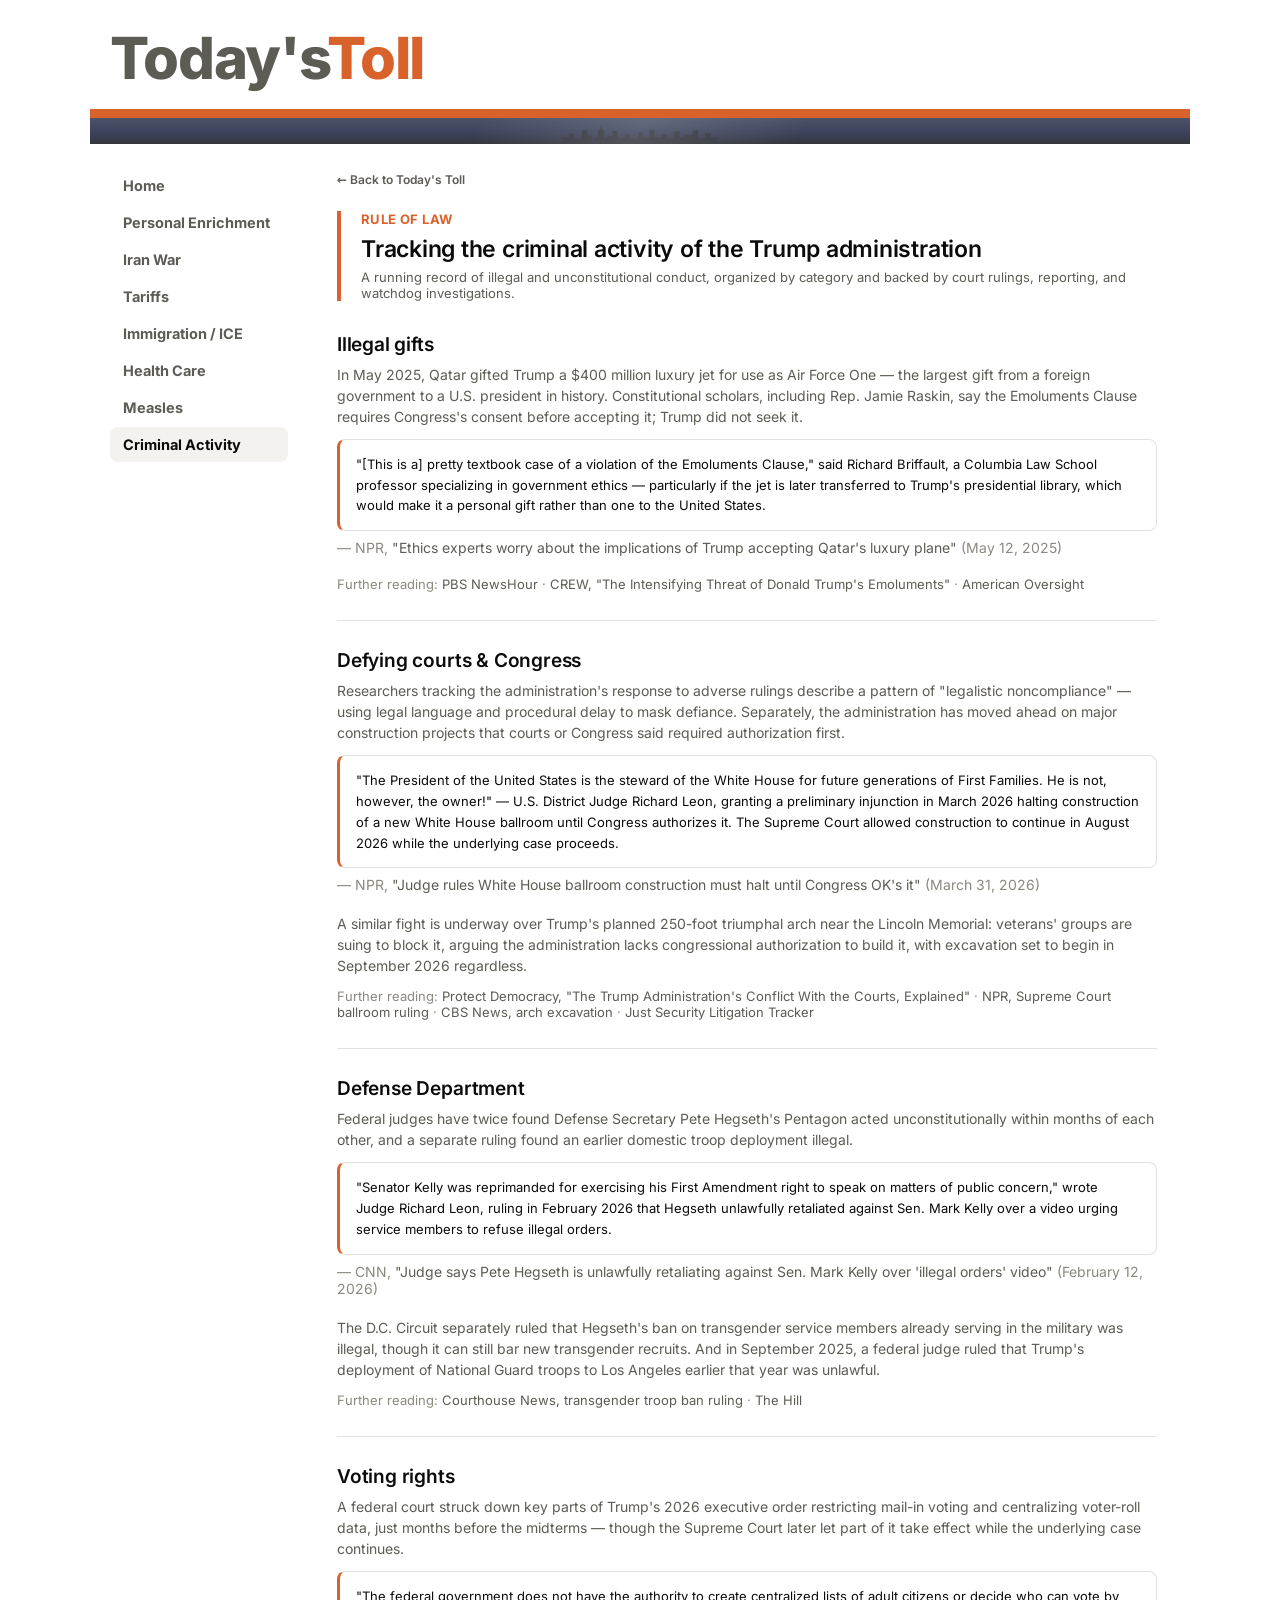
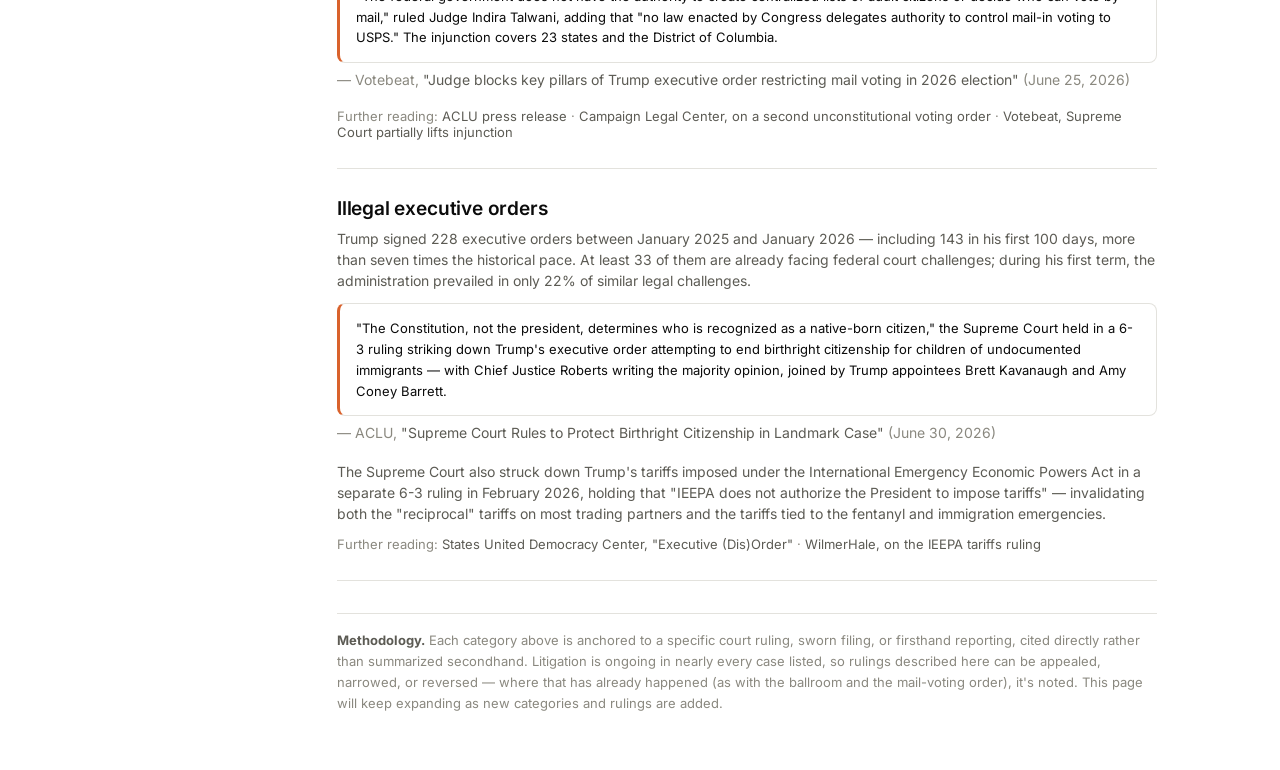
==== commit 7610a834: "Add files via upload" ====
--- a/criminal-activity.html
+++ b/criminal-activity.html
@@ -12,12 +12,13 @@
   <p class="site-title"><a href="index.html"><span class="word-gray">Today's</span><span class="word-orange">Toll</span></a></p>
 </header>
 <div class="masthead-rule"></div>
-<div class="masthead-rule-thick"></div>
+<div class="masthead-photo" aria-hidden="true"></div>
 
 <div class="layout">
   <details class="mobile-menu">
     <summary>Menu</summary>
     <ul>
+      <li><a href="index.html">Home</a></li>
       <li><a href="trump-family.html">Personal Enrichment</a></li>
       <li><a href="iran-war.html">Iran War</a></li>
       <li><a href="tariffs.html">Tariffs</a></li>
@@ -30,6 +31,7 @@
 
   <nav class="sidebar">
     <ul>
+      <li><a href="index.html">Home</a></li>
       <li><a href="trump-family.html">Personal Enrichment</a></li>
       <li><a href="iran-war.html">Iran War</a></li>
       <li><a href="tariffs.html">Tariffs</a></li>
--- a/style.css
+++ b/style.css
@@ -40,16 +40,17 @@
   --surface-sunken: #ffffff;
   --surface-raised: #f3f2ee;
   --text-primary: #0b0b0b;
-  --text-secondary: #46453f;
+  --text-secondary: #5c5b54;
   --text-muted: #8a887f;
   --gridline: #e3e2dd;
   --border: rgba(11,11,11,0.14);
-  --link: #46453f;
+  --link: #5c5b54;
   --accent: #d9622c;
-  --accent-gray: #46453f;
+  --accent-gray: #5c5b54;
   --accent-tint: #fbe9e0;
   --positive-green: #1a7a4a;
   --positive-green-tint: #e6f4ec;
+  --masthead-band: #5c5b54;
 }
 @media (prefers-color-scheme: dark) {
   :root:not([data-theme="light"]) {
@@ -67,6 +68,7 @@
     --accent-tint: #34211a;
     --positive-green: #4ade80;
     --positive-green-tint: #163524;
+    --masthead-band: #46453f;
   }
 }
 :root[data-theme="dark"] {
@@ -84,6 +86,7 @@
   --accent-tint: #34211a;
   --positive-green: #4ade80;
   --positive-green-tint: #163524;
+  --masthead-band: #46453f;
 }
 
 * { box-sizing: border-box; }
@@ -123,18 +126,21 @@
 .site-title .word-orange { color: var(--accent); }
 .masthead-rule {
   max-width: 1100px;
-  height: 3px;
+  height: 9px;
   background: var(--accent);
-  border-radius: 2px;
-  margin: 20px 0 0;
-}
-.masthead-rule-thick {
+  margin: 20px auto 0;
+}
+.masthead-photo {
   max-width: 1100px;
-  height: 15px;
-  background: var(--accent-gray);
-  border-radius: 2px;
-  margin: 0;
-  opacity: 0.78;
+  height: 26px;
+  margin: 0 auto;
+  opacity: 0.85;
+  background-image:
+    linear-gradient(120deg, transparent 35%, rgba(255,255,255,0.15) 50%, transparent 65%),
+    url("data:image/svg+xml,%3Csvg xmlns='http://www.w3.org/2000/svg' viewBox='0 0 1200 200'%3E%3Crect x='0' y='150' width='55' height='50' fill='%2310131c'/%3E%3Crect x='55' y='120' width='38' height='80' fill='%2310131c'/%3E%3Crect x='93' y='160' width='60' height='40' fill='%2310131c'/%3E%3Crect x='153' y='95' width='42' height='105' fill='%2310131c'/%3E%3Crect x='195' y='135' width='35' height='65' fill='%2310131c'/%3E%3Crect x='255' y='150' width='90' height='50' fill='%2310131c'/%3E%3Crect x='279' y='118' width='42' height='36' fill='%2310131c'/%3E%3Ccircle cx='300' cy='112' r='24' fill='%2310131c'/%3E%3Crect x='288' y='82' width='24' height='32' fill='%2310131c'/%3E%3Crect x='297' y='58' width='6' height='26' fill='%2310131c'/%3E%3Crect x='345' y='140' width='45' height='60' fill='%2310131c'/%3E%3Crect x='390' y='100' width='36' height='100' fill='%2310131c'/%3E%3Crect x='426' y='155' width='58' height='45' fill='%2310131c'/%3E%3Crect x='484' y='125' width='40' height='75' fill='%2310131c'/%3E%3Crect x='524' y='160' width='64' height='40' fill='%2310131c'/%3E%3Crect x='588' y='110' width='34' height='90' fill='%2310131c'/%3E%3Crect x='622' y='145' width='50' height='55' fill='%2310131c'/%3E%3Crect x='672' y='90' width='40' height='110' fill='%2310131c'/%3E%3Crect x='712' y='150' width='60' height='50' fill='%2310131c'/%3E%3Crect x='772' y='125' width='36' height='75' fill='%2310131c'/%3E%3Crect x='808' y='160' width='55' height='40' fill='%2310131c'/%3E%3Crect x='863' y='105' width='42' height='95' fill='%2310131c'/%3E%3Crect x='905' y='150' width='38' height='50' fill='%2310131c'/%3E%3Crect x='943' y='130' width='64' height='70' fill='%2310131c'/%3E%3Crect x='1007' y='95' width='40' height='105' fill='%2310131c'/%3E%3Crect x='1047' y='155' width='56' height='45' fill='%2310131c'/%3E%3Crect x='1103' y='115' width='38' height='85' fill='%2310131c'/%3E%3Crect x='1141' y='150' width='59' height='50' fill='%2310131c'/%3E%3C/svg%3E"),
+    linear-gradient(180deg, #2b3550 0%, #1c2340 55%, #10131c 100%);
+  background-size: 100% 100%;
+  background-repeat: no-repeat;
 }
 
 /* ---------- Sidebar + content layout ---------- */
@@ -525,8 +531,6 @@
   align-items: baseline;
   gap: 14px;
   margin: 0 0 0;
-  padding-left: 16px;
-  border-left: 5px solid var(--accent);
 }
 .topic-title {
   font-size: 38px;
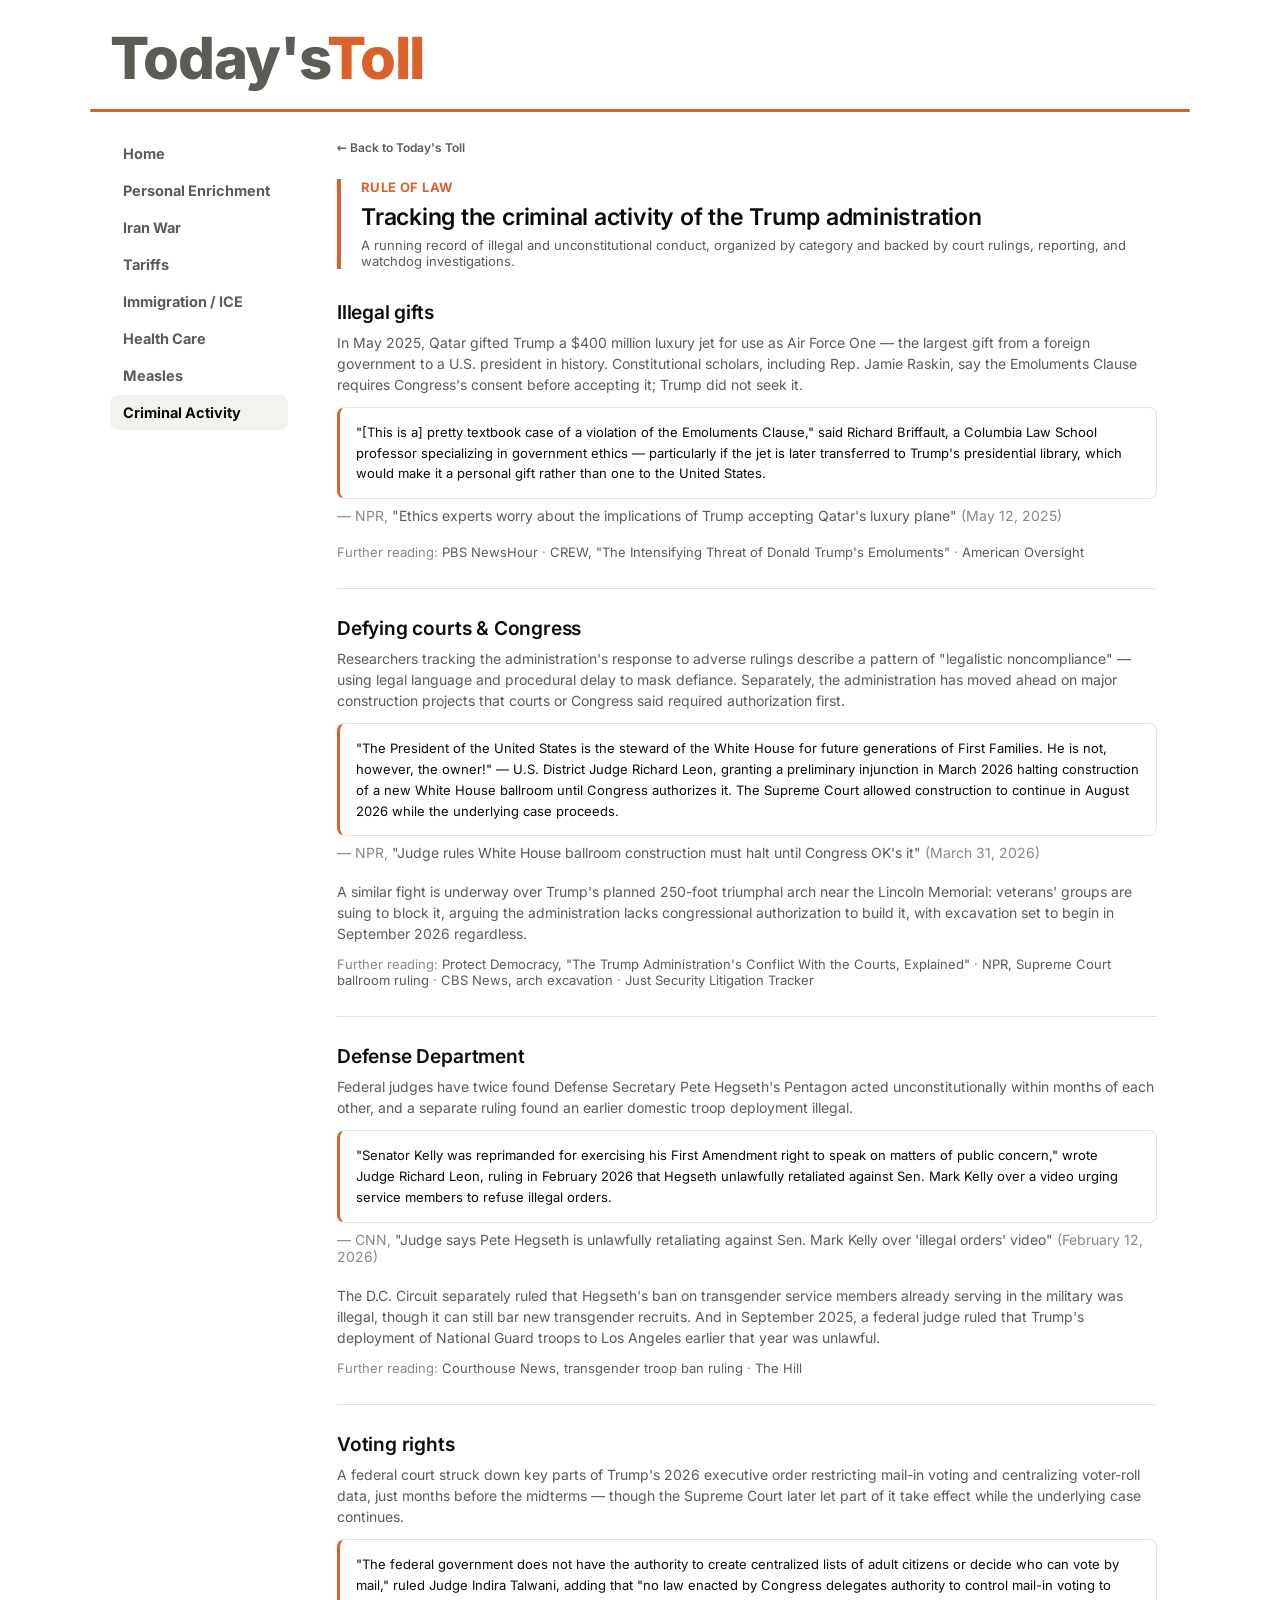
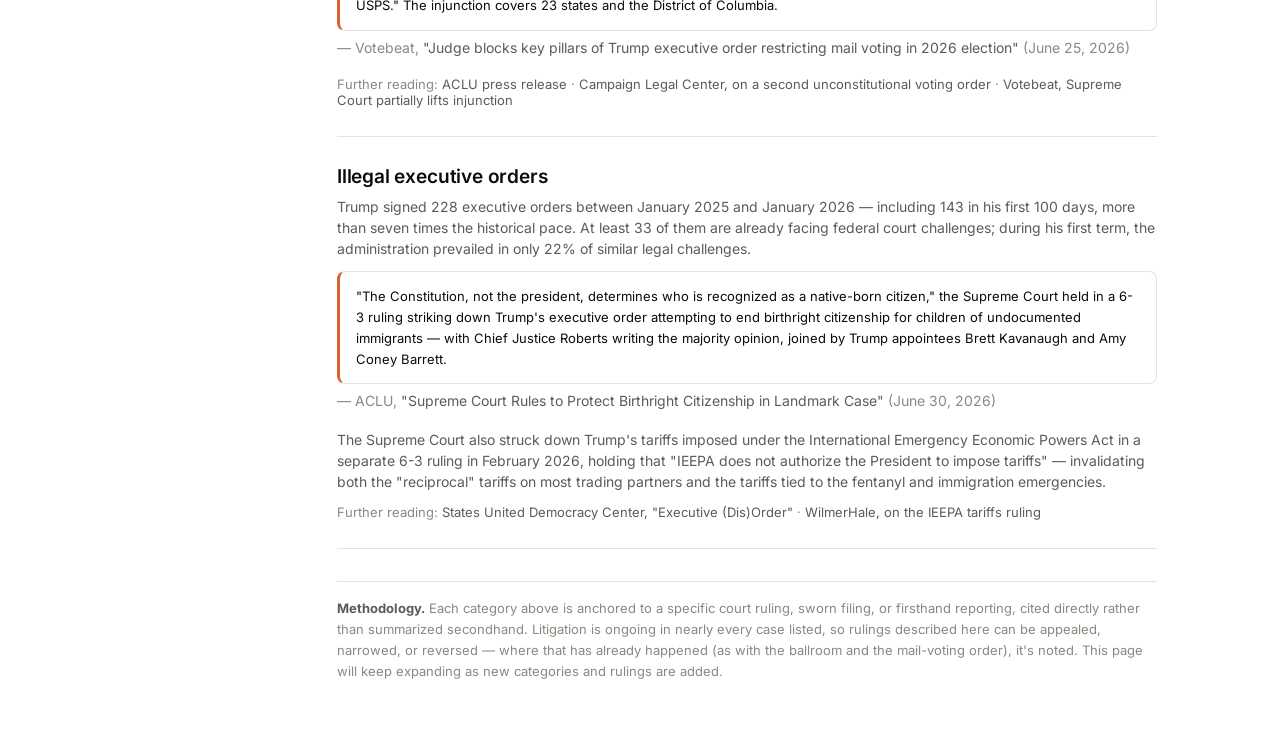
==== commit a87de168: "Add files via upload" ====
--- a/criminal-activity.html
+++ b/criminal-activity.html
@@ -12,7 +12,6 @@
   <p class="site-title"><a href="index.html"><span class="word-gray">Today's</span><span class="word-orange">Toll</span></a></p>
 </header>
 <div class="masthead-rule"></div>
-<div class="masthead-photo" aria-hidden="true"></div>
 
 <div class="layout">
   <details class="mobile-menu">
--- a/style.css
+++ b/style.css
@@ -126,21 +126,10 @@
 .site-title .word-orange { color: var(--accent); }
 .masthead-rule {
   max-width: 1100px;
-  height: 9px;
+  height: 3px;
   background: var(--accent);
+  border-radius: 2px;
   margin: 20px auto 0;
-}
-.masthead-photo {
-  max-width: 1100px;
-  height: 26px;
-  margin: 0 auto;
-  opacity: 0.85;
-  background-image:
-    linear-gradient(120deg, transparent 35%, rgba(255,255,255,0.15) 50%, transparent 65%),
-    url("data:image/svg+xml,%3Csvg xmlns='http://www.w3.org/2000/svg' viewBox='0 0 1200 200'%3E%3Crect x='0' y='150' width='55' height='50' fill='%2310131c'/%3E%3Crect x='55' y='120' width='38' height='80' fill='%2310131c'/%3E%3Crect x='93' y='160' width='60' height='40' fill='%2310131c'/%3E%3Crect x='153' y='95' width='42' height='105' fill='%2310131c'/%3E%3Crect x='195' y='135' width='35' height='65' fill='%2310131c'/%3E%3Crect x='255' y='150' width='90' height='50' fill='%2310131c'/%3E%3Crect x='279' y='118' width='42' height='36' fill='%2310131c'/%3E%3Ccircle cx='300' cy='112' r='24' fill='%2310131c'/%3E%3Crect x='288' y='82' width='24' height='32' fill='%2310131c'/%3E%3Crect x='297' y='58' width='6' height='26' fill='%2310131c'/%3E%3Crect x='345' y='140' width='45' height='60' fill='%2310131c'/%3E%3Crect x='390' y='100' width='36' height='100' fill='%2310131c'/%3E%3Crect x='426' y='155' width='58' height='45' fill='%2310131c'/%3E%3Crect x='484' y='125' width='40' height='75' fill='%2310131c'/%3E%3Crect x='524' y='160' width='64' height='40' fill='%2310131c'/%3E%3Crect x='588' y='110' width='34' height='90' fill='%2310131c'/%3E%3Crect x='622' y='145' width='50' height='55' fill='%2310131c'/%3E%3Crect x='672' y='90' width='40' height='110' fill='%2310131c'/%3E%3Crect x='712' y='150' width='60' height='50' fill='%2310131c'/%3E%3Crect x='772' y='125' width='36' height='75' fill='%2310131c'/%3E%3Crect x='808' y='160' width='55' height='40' fill='%2310131c'/%3E%3Crect x='863' y='105' width='42' height='95' fill='%2310131c'/%3E%3Crect x='905' y='150' width='38' height='50' fill='%2310131c'/%3E%3Crect x='943' y='130' width='64' height='70' fill='%2310131c'/%3E%3Crect x='1007' y='95' width='40' height='105' fill='%2310131c'/%3E%3Crect x='1047' y='155' width='56' height='45' fill='%2310131c'/%3E%3Crect x='1103' y='115' width='38' height='85' fill='%2310131c'/%3E%3Crect x='1141' y='150' width='59' height='50' fill='%2310131c'/%3E%3C/svg%3E"),
-    linear-gradient(180deg, #2b3550 0%, #1c2340 55%, #10131c 100%);
-  background-size: 100% 100%;
-  background-repeat: no-repeat;
 }
 
 /* ---------- Sidebar + content layout ---------- */
